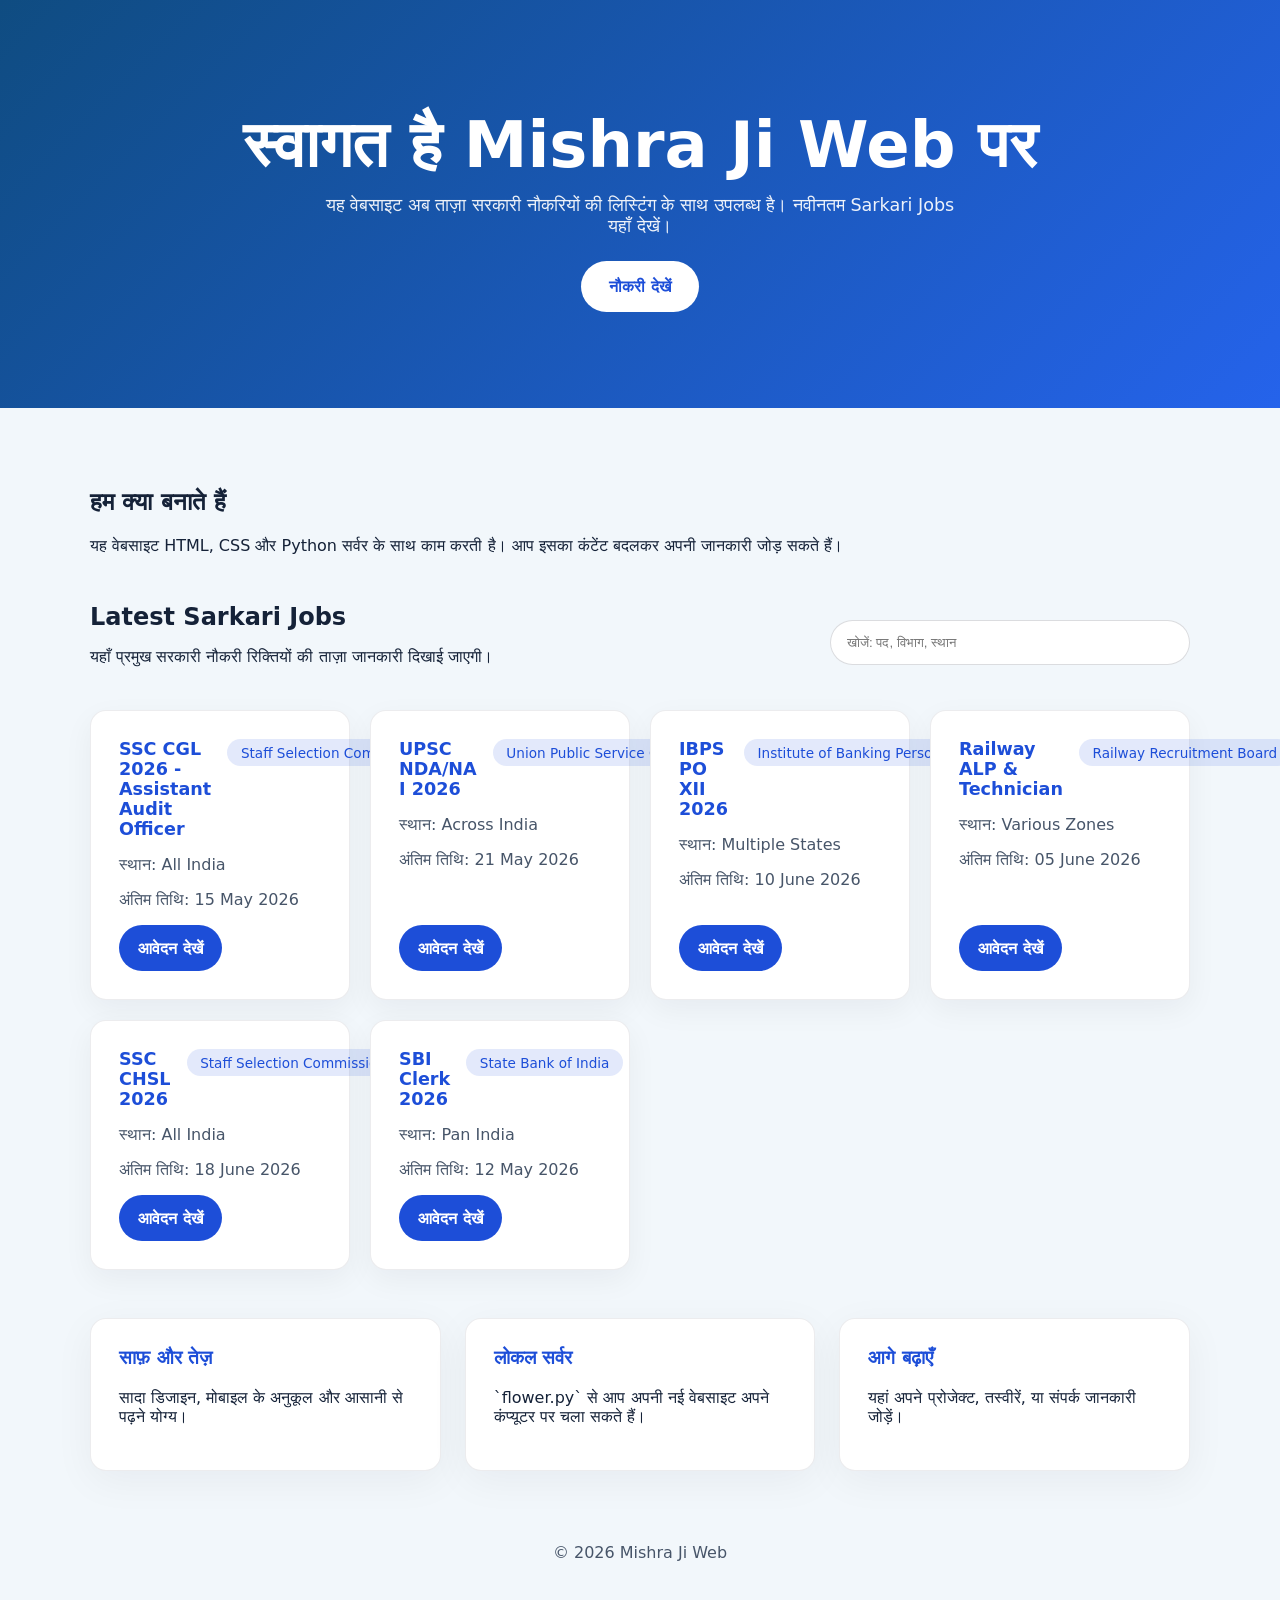
==== index.html @ cf2ff94e "Add GitHub Pages website with latest Sarkari jobs" ====
<!doctype html>
<html lang="hi">
<head>
  <meta charset="utf-8">
  <meta name="viewport" content="width=device-width, initial-scale=1">
  <title>Mishra Ji Web</title>
  <link rel="stylesheet" href="styles.css">
  <script src="jobs.js" defer></script>
</head>
<body>
  <header class="hero">
    <div class="container">
      <h1>स्वागत है Mishra Ji Web पर</h1>
      <p>यह वेबसाइट अब ताज़ा सरकारी नौकरियों की लिस्टिंग के साथ उपलब्ध है। नवीनतम Sarkari Jobs यहाँ देखें।</p>
      <a class="button" href="#jobs">नौकरी देखें</a>
    </div>
  </header>

  <main class="container">
    <section id="about">
      <h2>हम क्या बनाते हैं</h2>
      <p>यह वेबसाइट HTML, CSS और Python सर्वर के साथ काम करती है। आप इसका कंटेंट बदलकर अपनी जानकारी जोड़ सकते हैं।</p>
    </section>

    <section id="jobs">
      <div class="section-header">
        <div>
          <h2>Latest Sarkari Jobs</h2>
          <p>यहाँ प्रमुख सरकारी नौकरी रिक्तियों की ताज़ा जानकारी दिखाई जाएगी।</p>
        </div>
        <input id="job-search" type="search" placeholder="खोजें: पद, विभाग, स्थान">
      </div>
      <div id="job-list" class="jobs-grid"></div>
    </section>

    <section class="features">
      <article>
        <h3>साफ़ और तेज़</h3>
        <p>सादा डिजाइन, मोबाइल के अनुकूल और आसानी से पढ़ने योग्य।</p>
      </article>
      <article>
        <h3>लोकल सर्वर</h3>
        <p>`flower.py` से आप अपनी नई वेबसाइट अपने कंप्यूटर पर चला सकते हैं।</p>
      </article>
      <article>
        <h3>आगे बढ़ाएँ</h3>
        <p>यहां अपने प्रोजेक्ट, तस्वीरें, या संपर्क जानकारी जोड़ें।</p>
      </article>
    </section>
  </main>

  <footer>
    <p>© 2026 Mishra Ji Web</p>
  </footer>
</body>
</html>
---- styles.css ----
:root {
  --bg: #f2f7fb;
  --surface: #ffffff;
  --text: #152238;
  --accent: #1d4ed8;
  --muted: #475569;
}

* {
  box-sizing: border-box;
}

html {
  scroll-behavior: smooth;
}

body {
  margin: 0;
  font-family: Inter, system-ui, sans-serif;
  background: var(--bg);
  color: var(--text);
}

.container {
  width: min(1100px, calc(100% - 2rem));
  margin: 0 auto;
  padding: 2rem 0;
}

.hero {
  background: linear-gradient(135deg, #0f4c81 0%, #2563eb 100%);
  color: #ffffff;
  padding: 5rem 0 4rem;
  text-align: center;
}

.hero h1 {
  margin: 0 0 1rem;
  font-size: clamp(2.5rem, 5vw, 4rem);
  line-height: 1.05;
}

.hero p {
  margin: 0 auto 1.5rem;
  max-width: 40rem;
  font-size: 1.1rem;
  color: rgba(255, 255, 255, 0.92);
}

.button {
  display: inline-block;
  background: #ffffff;
  color: var(--accent);
  padding: 1rem 1.75rem;
  border-radius: 999px;
  text-decoration: none;
  font-weight: 700;
  transition: transform 0.18s ease, box-shadow 0.18s ease;
}

.button:hover {
  transform: translateY(-2px);
  box-shadow: 0 18px 40px rgba(15, 23, 42, 0.16);
}

section {
  margin-top: 3rem;
}

.section-header {
  display: flex;
  align-items: center;
  justify-content: space-between;
  gap: 1rem;
  flex-wrap: wrap;
}

.section-header h2 {
  margin: 0;
}

.section-header input {
  min-width: 240px;
  flex: 1;
  max-width: 360px;
  padding: 0.9rem 1rem;
  border-radius: 999px;
  border: 1px solid rgba(15, 23, 42, 0.15);
  outline: none;
}

.jobs-grid {
  display: grid;
  gap: 1.25rem;
  margin-top: 1.75rem;
  grid-template-columns: repeat(auto-fit, minmax(250px, 1fr));
}

.job-card {
  background: var(--surface);
  border: 1px solid rgba(15, 23, 42, 0.08);
  border-radius: 1rem;
  padding: 1.75rem;
  box-shadow: 0 10px 30px rgba(15, 23, 42, 0.05);
  display: flex;
  flex-direction: column;
  gap: 1rem;
}

.job-card-top {
  display: flex;
  align-items: flex-start;
  justify-content: space-between;
  gap: 1rem;
}

.job-card h3 {
  margin: 0;
  font-size: 1.1rem;
}

.job-badge {
  background: rgba(29, 78, 216, 0.12);
  color: var(--accent);
  border-radius: 999px;
  padding: 0.35rem 0.85rem;
  font-size: 0.85rem;
  white-space: nowrap;
}

.job-meta {
  margin: 0;
  color: var(--muted);
}

.job-footer {
  margin-top: auto;
}

.job-link {
  display: inline-block;
  text-decoration: none;
  color: #ffffff;
  background: var(--accent);
  padding: 0.85rem 1.2rem;
  border-radius: 999px;
  font-weight: 700;
}

.job-link:hover {
  opacity: 0.95;
}

.empty-state {
  color: var(--muted);
  font-size: 1rem;
}

.features {
  display: grid;
  gap: 1.5rem;
  grid-template-columns: repeat(auto-fit, minmax(220px, 1fr));
}

article {
  background: var(--surface);
  border: 1px solid rgba(15, 23, 42, 0.08);
  border-radius: 1rem;
  padding: 1.75rem;
  box-shadow: 0 10px 40px rgba(15, 23, 42, 0.05);
}

article h3 {
  margin-top: 0;
  color: var(--accent);
}

footer {
  text-align: center;
  padding: 1.5rem 0;
  color: var(--muted);
}

@media (max-width: 640px) {
  .container {
    padding: 1rem 0;
  }

  .hero {
    padding: 3rem 0 2rem;
  }
}
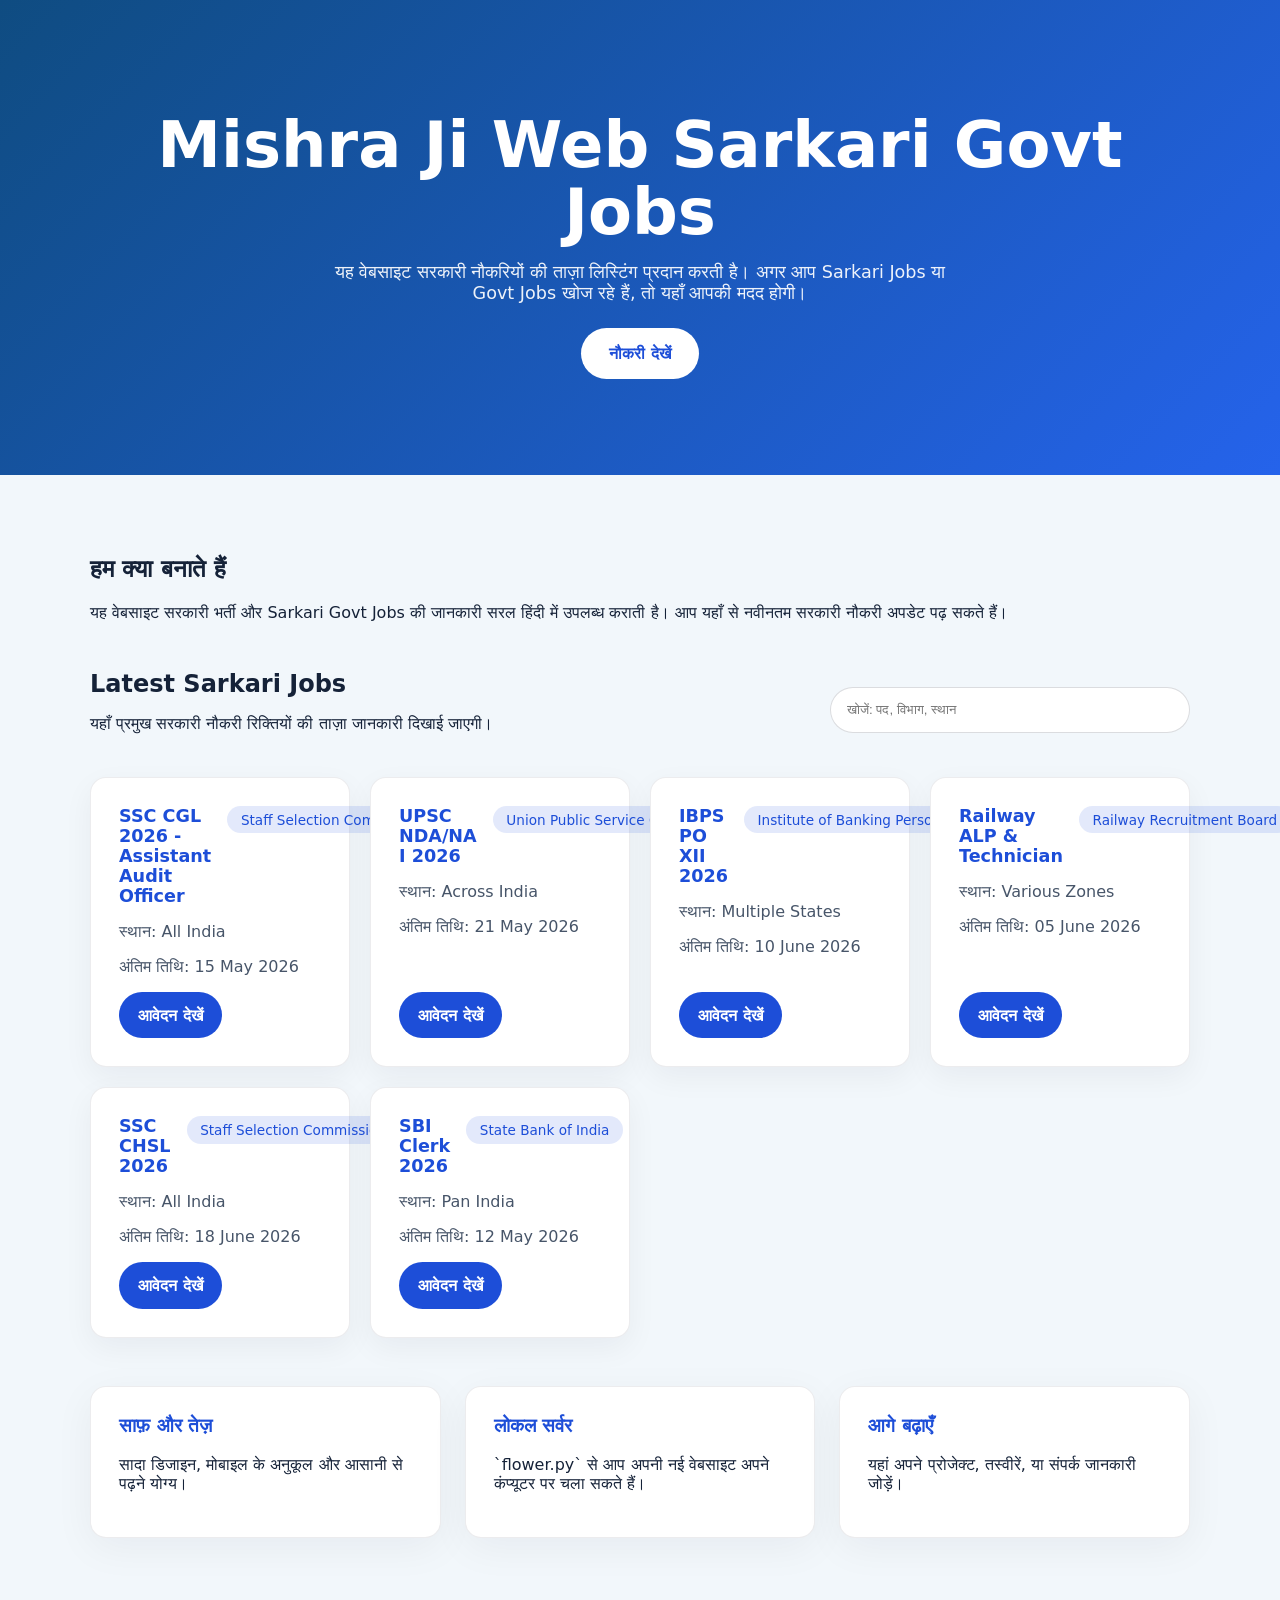
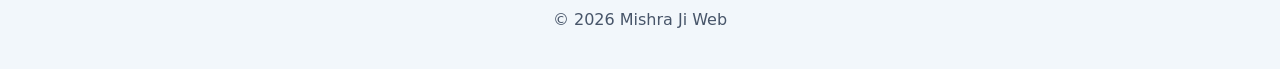
==== commit 532ee90a: "Add SEO metadata, robots.txt, and sitemap for Google search" ====
--- a/index.html
+++ b/index.html
@@ -3,15 +3,18 @@
 <head>
   <meta charset="utf-8">
   <meta name="viewport" content="width=device-width, initial-scale=1">
-  <title>Mishra Ji Web</title>
+  <title>Mishra Ji Web | Sarkari Govt Jobs</title>
+  <meta name="description" content="Mishra Ji Web पर ताज़ा सरकारी भर्ती जानकारी और Sarkari Govt Jobs लिस्टिंग देखें। SSC, UPSC, IBPS, Railway जैसी नौकरियों के अपडेट यहाँ उपलब्ध हैं।">
+  <meta name="keywords" content="Mishra Ji Web, Sarkari Jobs, Govt Jobs, सरकारी नौकरी, SSC, UPSC, IBPS, Railway, Sarkari Naukri">
   <link rel="stylesheet" href="styles.css">
   <script src="jobs.js" defer></script>
+  <link rel="canonical" href="https://amishra96361-ui.github.io/mishra-ji-web/">
 </head>
 <body>
   <header class="hero">
     <div class="container">
-      <h1>स्वागत है Mishra Ji Web पर</h1>
-      <p>यह वेबसाइट अब ताज़ा सरकारी नौकरियों की लिस्टिंग के साथ उपलब्ध है। नवीनतम Sarkari Jobs यहाँ देखें।</p>
+      <h1>Mishra Ji Web Sarkari Govt Jobs</h1>
+      <p>यह वेबसाइट सरकारी नौकरियों की ताज़ा लिस्टिंग प्रदान करती है। अगर आप Sarkari Jobs या Govt Jobs खोज रहे हैं, तो यहाँ आपकी मदद होगी।</p>
       <a class="button" href="#jobs">नौकरी देखें</a>
     </div>
   </header>
@@ -19,7 +22,7 @@
   <main class="container">
     <section id="about">
       <h2>हम क्या बनाते हैं</h2>
-      <p>यह वेबसाइट HTML, CSS और Python सर्वर के साथ काम करती है। आप इसका कंटेंट बदलकर अपनी जानकारी जोड़ सकते हैं।</p>
+      <p>यह वेबसाइट सरकारी भर्ती और Sarkari Govt Jobs की जानकारी सरल हिंदी में उपलब्ध कराती है। आप यहाँ से नवीनतम सरकारी नौकरी अपडेट पढ़ सकते हैं।</p>
     </section>
 
     <section id="jobs">
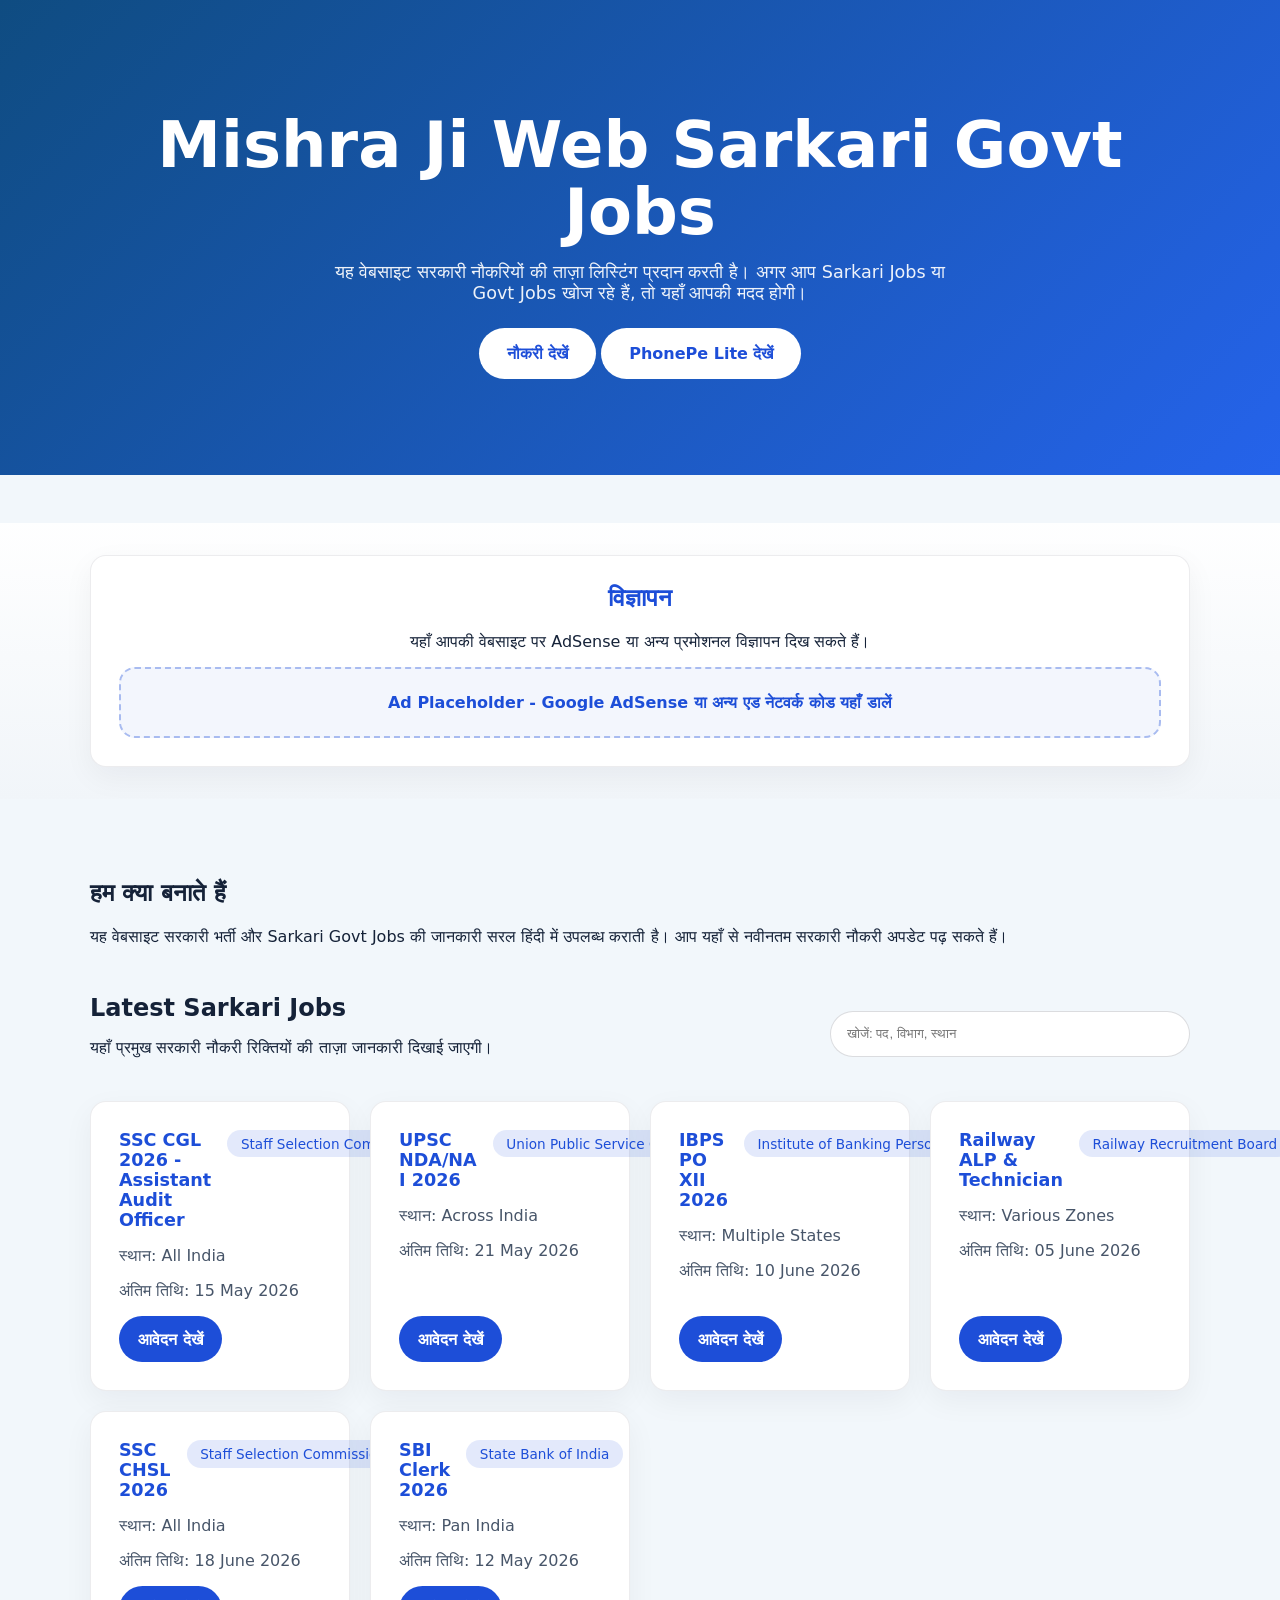
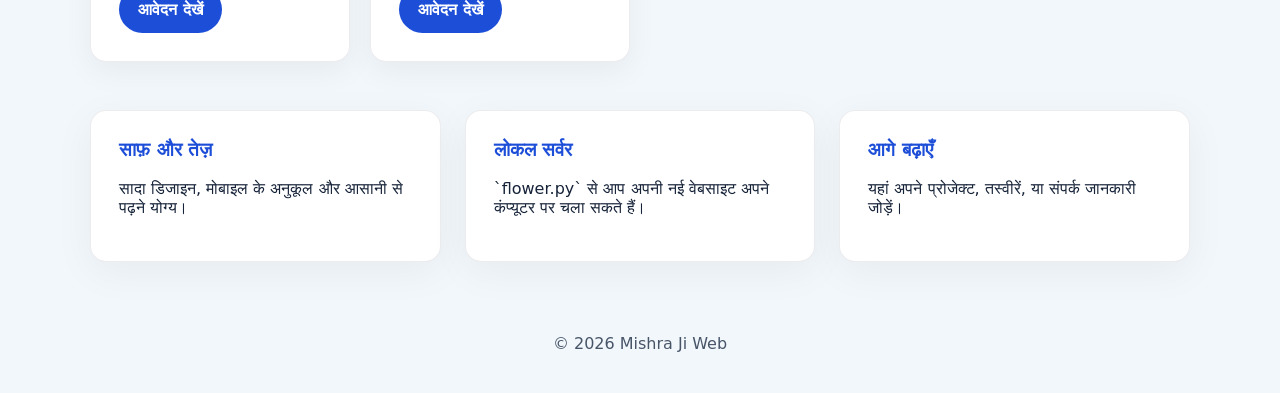
==== commit c9447bd1: "Add separate PhonePe demo page and update site" ====
--- a/index.html
+++ b/index.html
@@ -16,8 +16,32 @@
       <h1>Mishra Ji Web Sarkari Govt Jobs</h1>
       <p>यह वेबसाइट सरकारी नौकरियों की ताज़ा लिस्टिंग प्रदान करती है। अगर आप Sarkari Jobs या Govt Jobs खोज रहे हैं, तो यहाँ आपकी मदद होगी।</p>
       <a class="button" href="#jobs">नौकरी देखें</a>
+      <a class="button" href="phonepe.html">PhonePe Lite देखें</a>
     </div>
   </header>
+
+  <section class="ad-section">
+    <div class="container ad-card">
+      <h2>विज्ञापन</h2>
+      <p>यहाँ आपकी वेबसाइट पर AdSense या अन्य प्रमोशनल विज्ञापन दिख सकते हैं।</p>
+      <div class="ad-placeholder">
+        Ad Placeholder - Google AdSense या अन्य एड नेटवर्क कोड यहाँ डालें
+      </div>
+      <!--
+      Example AdSense code:
+      <script async src="https://pagead2.googlesyndication.com/pagead/js/adsbygoogle.js"></script>
+      <ins class="adsbygoogle"
+           style="display:block"
+           data-ad-client="ca-pub-XXXXXXXXXXXX"
+           data-ad-slot="1234567890"
+           data-ad-format="auto"
+           data-full-width-responsive="true"></ins>
+      <script>
+           (adsbygoogle = window.adsbygoogle || []).push({});
+      </script>
+      -->
+    </div>
+  </section>
 
   <main class="container">
     <section id="about">
--- a/styles.css
+++ b/styles.css
@@ -34,6 +34,10 @@
   text-align: center;
 }
 
+.phonepe-hero {
+  background: linear-gradient(135deg, #0a3d6f 0%, #0f7ce0 100%);
+}
+
 .hero h1 {
   margin: 0 0 1rem;
   font-size: clamp(2.5rem, 5vw, 4rem);
@@ -61,6 +65,35 @@
 .button:hover {
   transform: translateY(-2px);
   box-shadow: 0 18px 40px rgba(15, 23, 42, 0.16);
+}
+
+.ad-section {
+  background: linear-gradient(180deg, rgba(255,255,255,0.96), rgba(241,245,249,0.96));
+  padding: 2rem 0;
+}
+
+.ad-card {
+  background: var(--surface);
+  border: 1px solid rgba(15, 23, 42, 0.08);
+  border-radius: 1rem;
+  padding: 1.75rem;
+  box-shadow: 0 10px 30px rgba(15, 23, 42, 0.05);
+  text-align: center;
+}
+
+.ad-card h2 {
+  margin-top: 0;
+  color: var(--accent);
+}
+
+.ad-placeholder {
+  margin-top: 1rem;
+  padding: 1.5rem;
+  border: 2px dashed rgba(29, 78, 216, 0.35);
+  border-radius: 1rem;
+  background: rgba(29, 78, 216, 0.05);
+  color: var(--accent);
+  font-weight: 700;
 }
 
 section {
@@ -190,3 +223,91 @@
     padding: 3rem 0 2rem;
   }
 }
+
+.phonepe-container {
+  display: grid;
+  gap: 1.5rem;
+}
+
+.wallet-card,
+.transfer-card,
+.history-card {
+  background: var(--surface);
+  border: 1px solid rgba(15, 23, 42, 0.08);
+  border-radius: 1rem;
+  padding: 1.75rem;
+  box-shadow: 0 10px 30px rgba(15, 23, 42, 0.05);
+}
+
+.wallet-balance span {
+  display: block;
+  color: var(--muted);
+  margin-bottom: 0.75rem;
+}
+
+.wallet-balance h2 {
+  margin: 0;
+  font-size: 2.75rem;
+}
+
+.wallet-actions {
+  display: flex;
+  gap: 1rem;
+  flex-wrap: wrap;
+  margin-top: 1rem;
+}
+
+.button.secondary {
+  background: #e2e8f0;
+  color: var(--text);
+}
+
+.transfer-card form {
+  display: grid;
+  gap: 1rem;
+}
+
+.transfer-card label {
+  font-weight: 700;
+}
+
+.transfer-card input {
+  width: 100%;
+  padding: 0.95rem 1rem;
+  border-radius: 0.85rem;
+  border: 1px solid rgba(15, 23, 42, 0.12);
+}
+
+.history-card ul {
+  list-style: none;
+  margin: 0;
+  padding: 0;
+  display: grid;
+  gap: 0.9rem;
+}
+
+.history-card li {
+  background: #f8fafc;
+  border-radius: 0.9rem;
+  padding: 1rem;
+  color: var(--muted);
+}
+
+.message {
+  margin-top: 1rem;
+  font-weight: 700;
+}
+
+.message.success {
+  color: #0f766e;
+}
+
+.message.error {
+  color: #b91c1c;
+}
+
+@media (max-width: 768px) {
+  .phonepe-container {
+    grid-template-columns: 1fr;
+  }
+}
